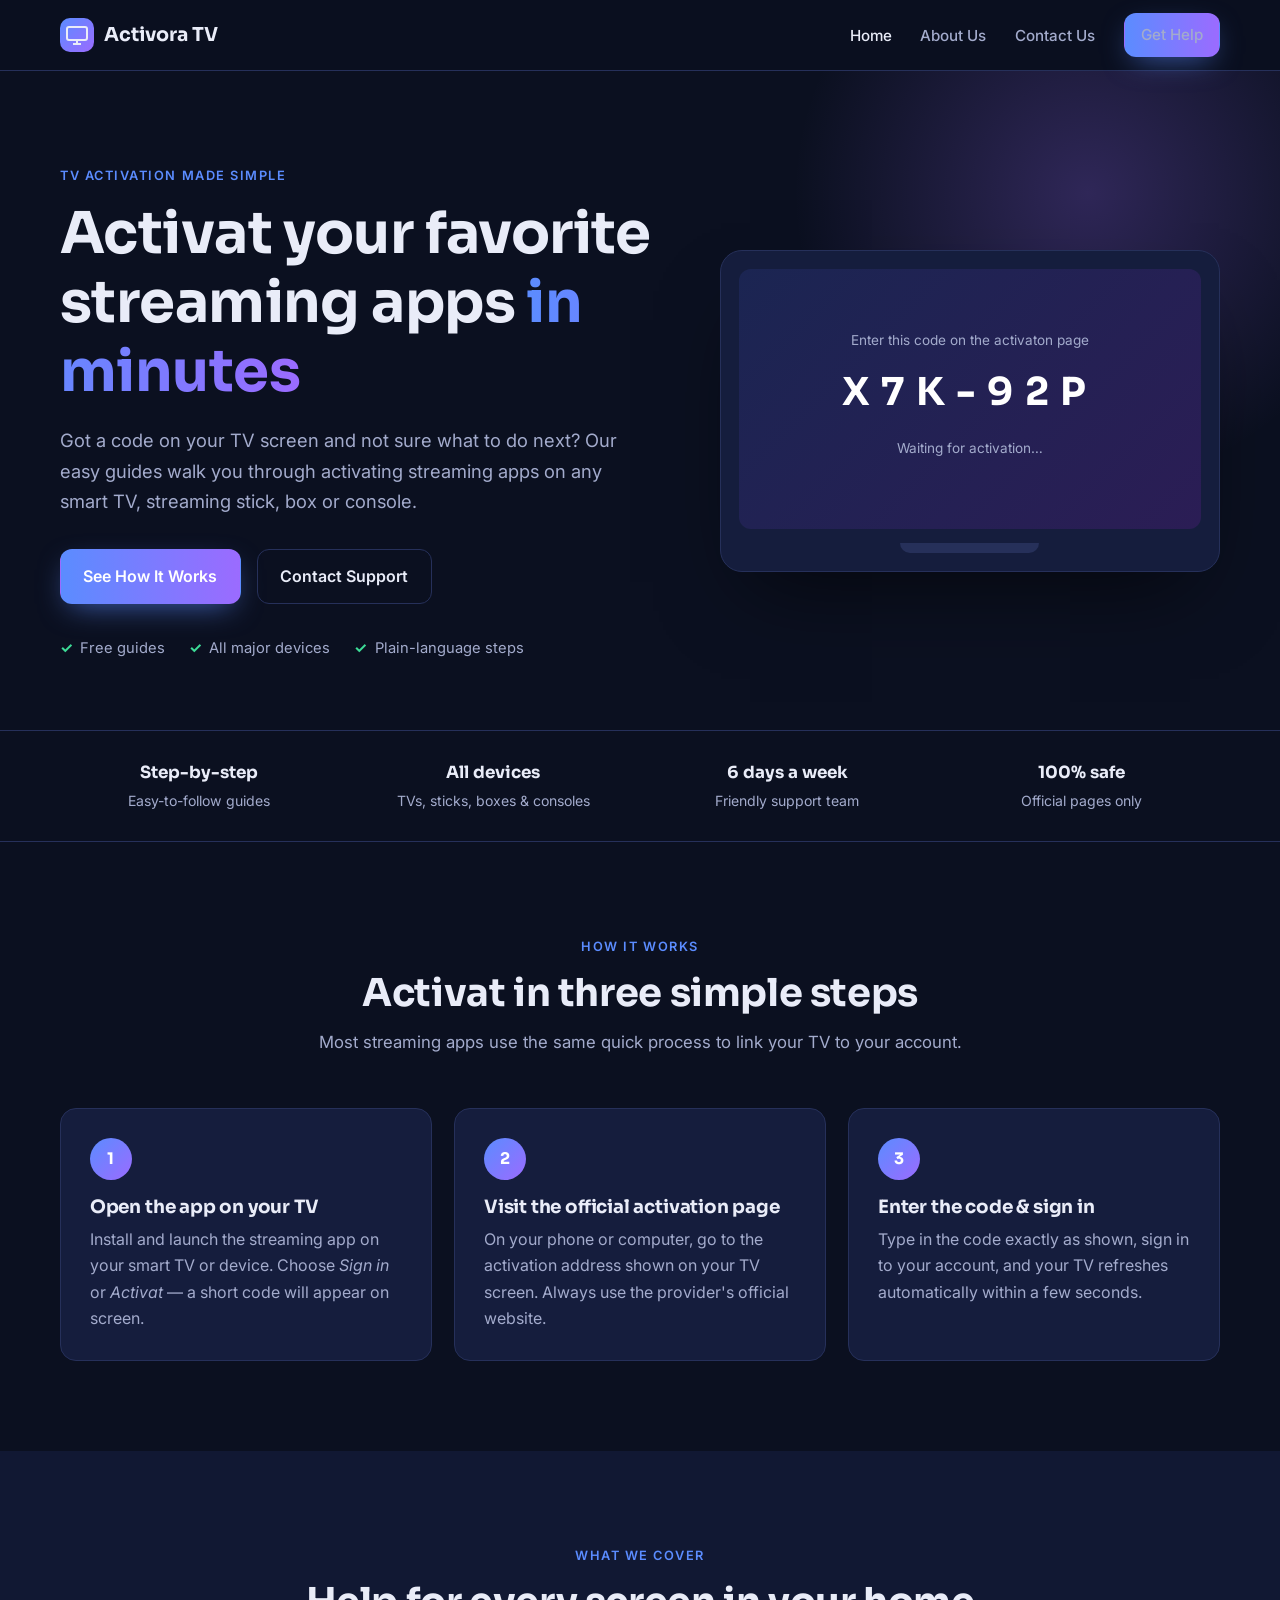
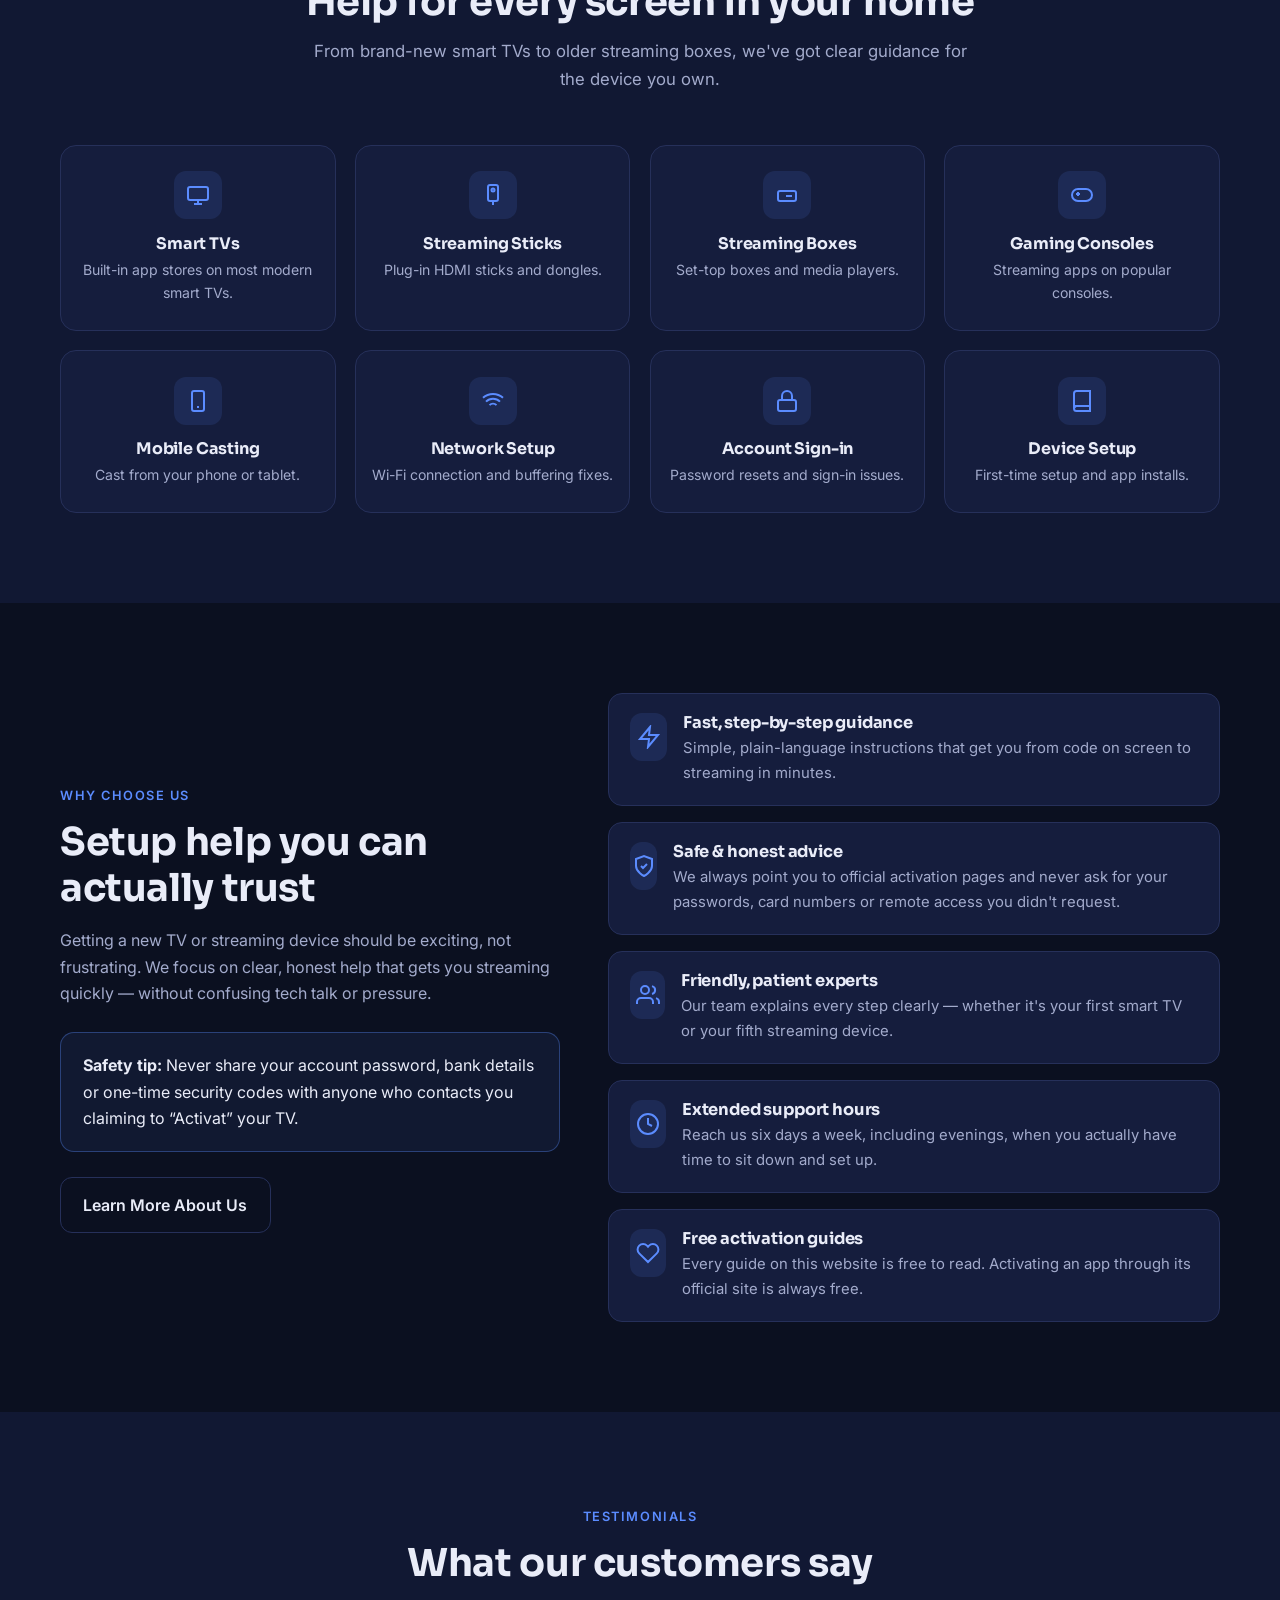
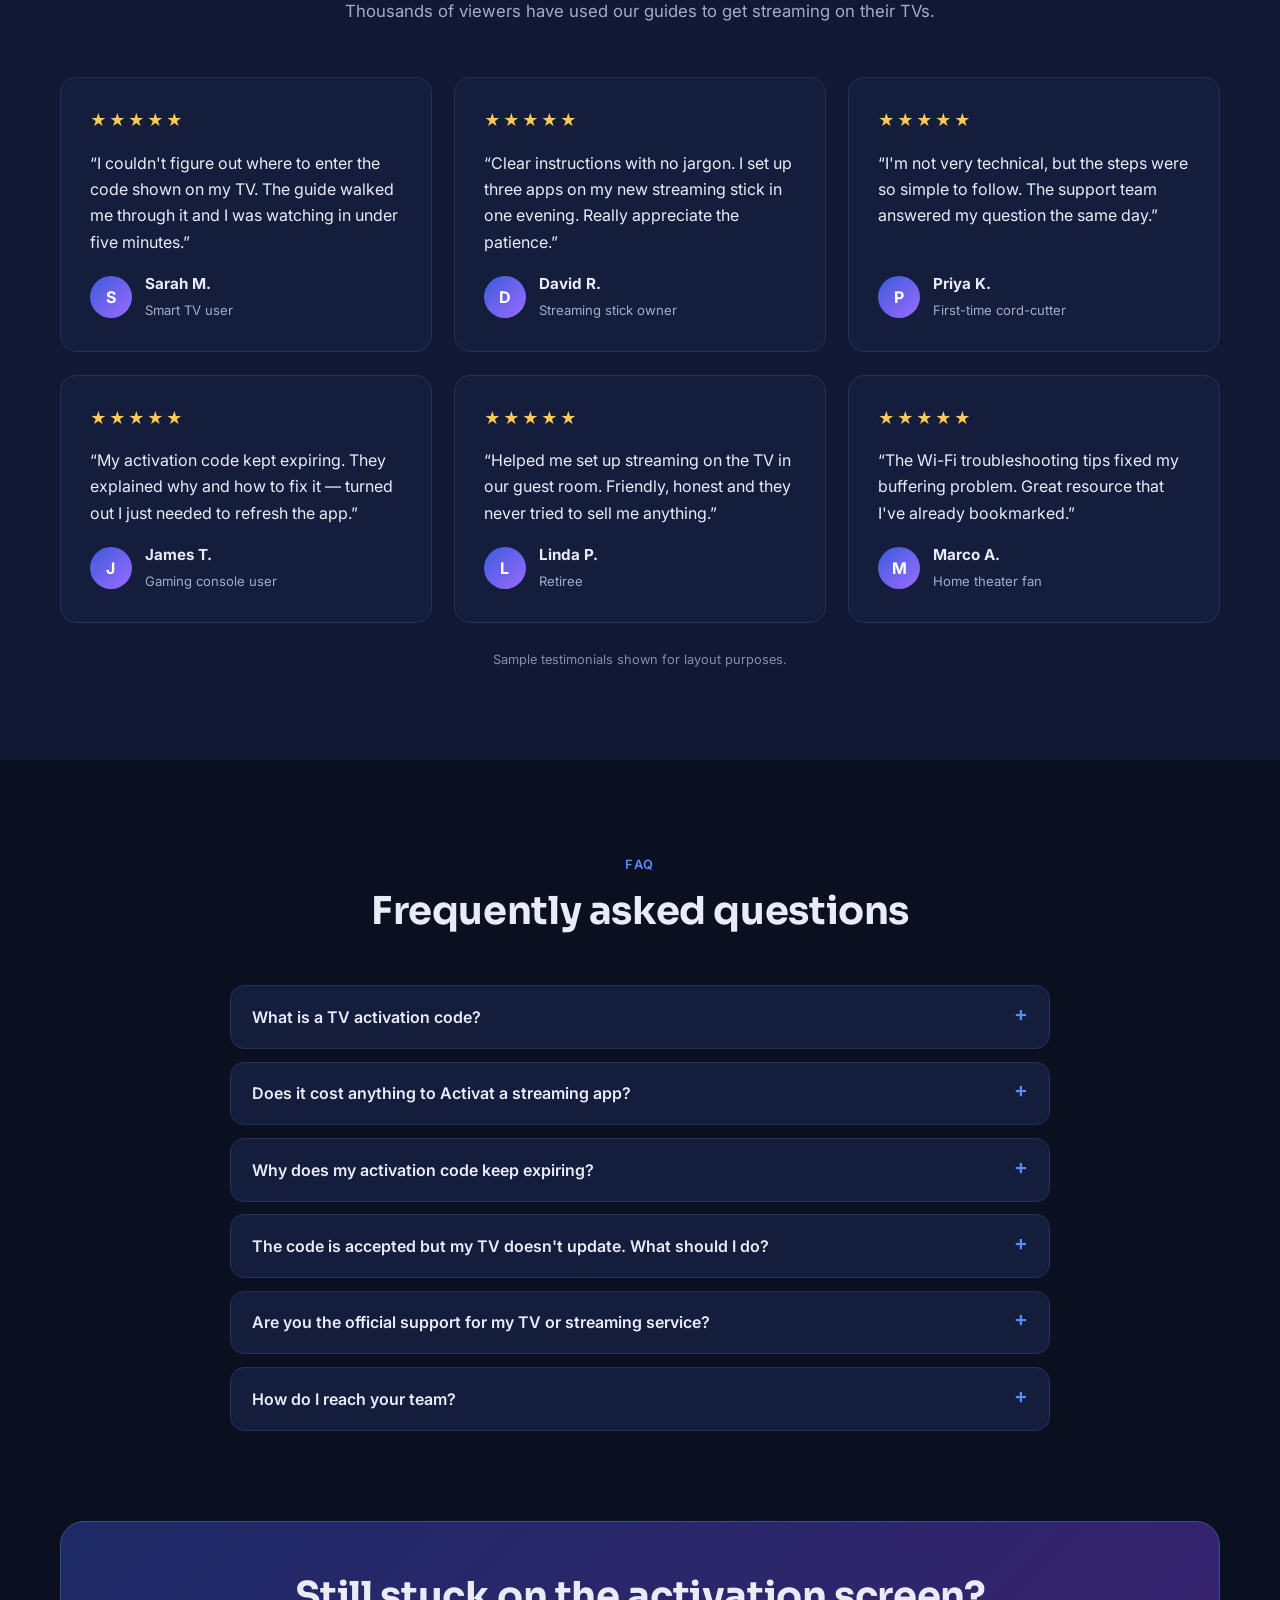
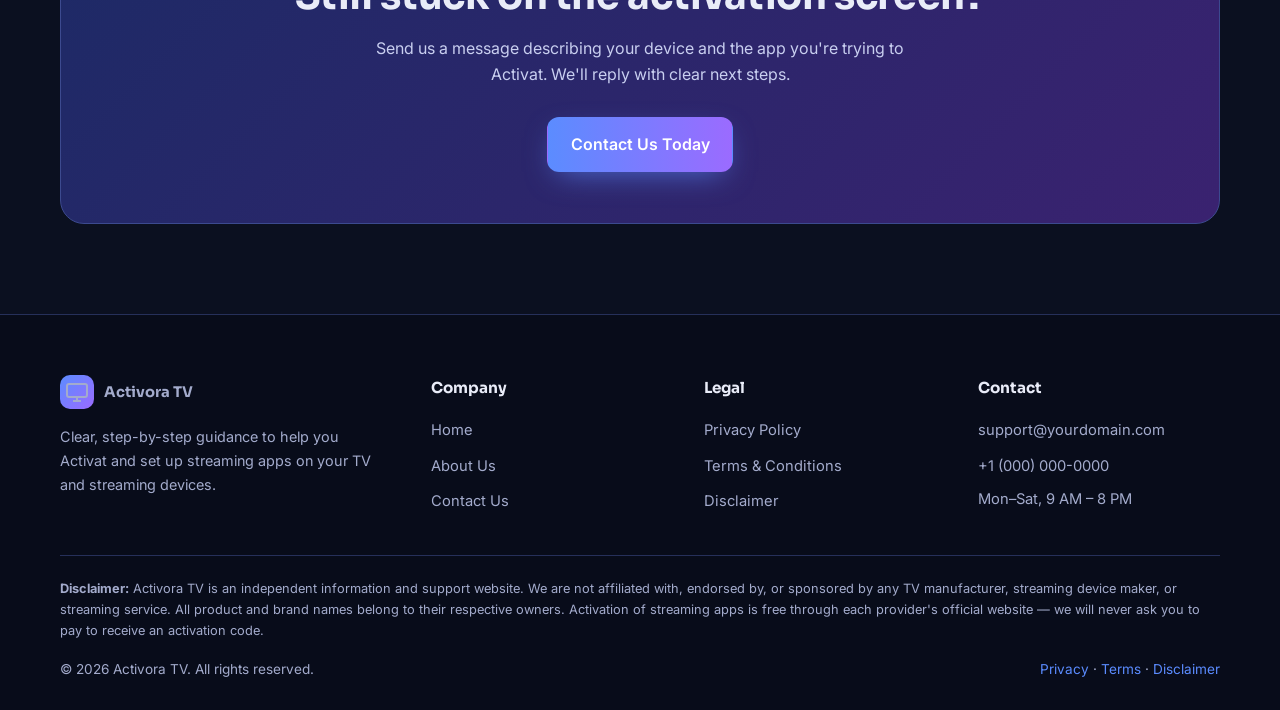
==== index.html @ 7fd3300e "Add files via upload" ====
<!DOCTYPE html>
<html lang="en">
<head>
<meta charset="UTF-8">
<meta name="viewport" content="width=device-width, initial-scale=1.0">
<title>Activora TV — Easy Streaming App Activation Help</title>
<meta name="description" content="Simple, step-by-step guides to Activat streaming apps on your smart TV, streaming stick, box or console.">
<link rel="preconnect" href="https://fonts.googleapis.com">
<link rel="preconnect" href="https://fonts.gstatic.com" crossorigin>
<link href="https://fonts.googleapis.com/css2?family=Inter:wght@400;500;600;700&family=Sora:wght@600;700&display=swap" rel="stylesheet">
<link rel="stylesheet" href="style.css">
</head>
<body>
<header class="site-header">
  <nav class="container nav" aria-label="Main">
    <a href="index.html" class="logo"><span class="logo-mark"><svg width="24" height="24" fill="none" stroke="currentColor" stroke-width="2" viewBox="0 0 24 24"><rect x="2" y="4" width="20" height="13" rx="2"/><path d="M8 21h8M12 17v4"/></svg></span>Activora TV</a>
    <button class="nav-toggle" aria-label="Open menu" aria-expanded="false">&#9776;</button>
    <ul class="nav-links">
      <li><a href="index.html" class="active">Home</a></li><li><a href="about.html">About Us</a></li><li><a href="contact.html">Contact Us</a></li>
      <li><a href="contact.html" class="btn btn-primary btn-sm">Get Help</a></li>
    </ul>
  </nav>
</header>

<main>
<section class="hero">
  <div class="container hero-grid">
    <div>
      <span class="eyebrow">TV Activation Made Simple</span>
      <h1>Activat your favorite streaming apps <span class="grad">in minutes</span></h1>
      <p class="lead">Got a code on your TV screen and not sure what to do next? Our easy guides walk you through activating streaming apps on any smart TV, streaming stick, box or console.</p>
      <div class="hero-actions">
        <a href="#how-it-works" class="btn btn-primary">See How It Works</a>
        <a href="contact.html" class="btn btn-ghost">Contact Support</a>
      </div>
      <ul class="hero-points">
        <li><span class="tick">✓</span> Free guides</li>
        <li><span class="tick">✓</span> All major devices</li>
        <li><span class="tick">✓</span> Plain-language steps</li>
      </ul>
    </div>
    <div class="tv" aria-hidden="true">
      <div class="tv-screen">
        <div>
          <small>Enter this code on the activaton page</small>
          <div class="code">X7K-92P</div>
          <small style="margin-top:.8rem">Waiting for activation…</small>
        </div>
      </div>
      <div class="tv-stand"></div>
    </div>
  </div>
</section>

<div class="strip">
  <div class="container strip-grid">
    <div><strong>Step-by-step</strong><span>Easy-to-follow guides</span></div>
    <div><strong>All devices</strong><span>TVs, sticks, boxes &amp; consoles</span></div>
    <div><strong>6 days a week</strong><span>Friendly support team</span></div>
    <div><strong>100% safe</strong><span>Official pages only</span></div>
  </div>
</div>

<section id="how-it-works">
  <div class="container">
    <div class="section-head">
      <span class="eyebrow">How It Works</span>
      <h2>Activat in three simple steps</h2>
      <p>Most streaming apps use the same quick process to link your TV to your account.</p>
    </div>
    <div class="grid-3"><div class="card"><div class="step-num">1</div><h3>Open the app on your TV</h3><p>Install and launch the streaming app on your smart TV or device. Choose <em>Sign in</em> or <em>Activat</em> — a short code will appear on screen.</p></div><div class="card"><div class="step-num">2</div><h3>Visit the official activation page</h3><p>On your phone or computer, go to the activation address shown on your TV screen. Always use the provider's official website.</p></div><div class="card"><div class="step-num">3</div><h3>Enter the code &amp; sign in</h3><p>Type in the code exactly as shown, sign in to your account, and your TV refreshes automatically within a few seconds.</p></div></div>
  </div>
</section>

<section class="alt">
  <div class="container">
    <div class="section-head">
      <span class="eyebrow">What We Cover</span>
      <h2>Help for every screen in your home</h2>
      <p>From brand-new smart TVs to older streaming boxes, we've got clear guidance for the device you own.</p>
    </div>
    <div class="grid-4"><div class="card device"><div class="icon"><svg width="24" height="24" fill="none" stroke="currentColor" stroke-width="2" viewBox="0 0 24 24"><rect x="2" y="4" width="20" height="13" rx="2"/><path d="M8 21h8M12 17v4"/></svg></div><h3>Smart TVs</h3><p>Built-in app stores on most modern smart TVs.</p></div><div class="card device"><div class="icon"><svg width="24" height="24" fill="none" stroke="currentColor" stroke-width="2" viewBox="0 0 24 24"><rect x="7" y="2" width="10" height="16" rx="2"/><path d="M12 18v4"/><circle cx="12" cy="7" r="1.5"/></svg></div><h3>Streaming Sticks</h3><p>Plug-in HDMI sticks and dongles.</p></div><div class="card device"><div class="icon"><svg width="24" height="24" fill="none" stroke="currentColor" stroke-width="2" viewBox="0 0 24 24"><rect x="3" y="8" width="18" height="10" rx="2"/><path d="M7 13h.01M11 13h6"/></svg></div><h3>Streaming Boxes</h3><p>Set-top boxes and media players.</p></div><div class="card device"><div class="icon"><svg width="24" height="24" fill="none" stroke="currentColor" stroke-width="2" viewBox="0 0 24 24"><path d="M6 11h4M8 9v4M15 12h.01M18 10h.01"/><rect x="2" y="6" width="20" height="12" rx="6"/></svg></div><h3>Gaming Consoles</h3><p>Streaming apps on popular consoles.</p></div><div class="card device"><div class="icon"><svg width="24" height="24" fill="none" stroke="currentColor" stroke-width="2" viewBox="0 0 24 24"><rect x="6" y="2" width="12" height="20" rx="2"/><path d="M11 18h2"/></svg></div><h3>Mobile Casting</h3><p>Cast from your phone or tablet.</p></div><div class="card device"><div class="icon"><svg width="24" height="24" fill="none" stroke="currentColor" stroke-width="2" viewBox="0 0 24 24"><path d="M5 12.6a10 10 0 0 1 14 0M8.5 16.1a5 5 0 0 1 7 0M2 8.8a15 15 0 0 1 20 0M12 20h.01"/></svg></div><h3>Network Setup</h3><p>Wi-Fi connection and buffering fixes.</p></div><div class="card device"><div class="icon"><svg width="24" height="24" fill="none" stroke="currentColor" stroke-width="2" viewBox="0 0 24 24"><rect x="3" y="11" width="18" height="11" rx="2"/><path d="M7 11V7a5 5 0 0 1 10 0v4"/></svg></div><h3>Account Sign-in</h3><p>Password resets and sign-in issues.</p></div><div class="card device"><div class="icon"><svg width="24" height="24" fill="none" stroke="currentColor" stroke-width="2" viewBox="0 0 24 24"><path d="M4 19.5A2.5 2.5 0 0 1 6.5 17H20V2H6.5A2.5 2.5 0 0 0 4 4.5v15z"/><path d="M6.5 17A2.5 2.5 0 0 0 4 19.5 2.5 2.5 0 0 0 6.5 22H20v-5"/></svg></div><h3>Device Setup</h3><p>First-time setup and app installs.</p></div></div>
  </div>
</section>

<section id="why-choose-us">
  <div class="container why-grid">
    <div>
      <span class="eyebrow">Why Choose Us</span>
      <h2>Setup help you can actually trust</h2>
      <p style="margin-top:1rem">Getting a new TV or streaming device should be exciting, not frustrating. We focus on clear, honest help that gets you streaming quickly — without confusing tech talk or pressure.</p>
      <div class="notice" style="margin-top:1.6rem"><p><strong>Safety tip:</strong> Never share your account password, bank details or one-time security codes with anyone who contacts you claiming to “Activat” your TV.</p></div>
      <a href="about.html" class="btn btn-ghost" style="margin-top:1.6rem">Learn More About Us</a>
    </div>
    <div class="why-list"><div class="why-item"><div class="icon"><svg width="24" height="24" fill="none" stroke="currentColor" stroke-width="2" viewBox="0 0 24 24"><path d="M13 2 3 14h9l-1 8 10-12h-9l1-8z"/></svg></div><div><h3>Fast, step-by-step guidance</h3><p>Simple, plain-language instructions that get you from code on screen to streaming in minutes.</p></div></div><div class="why-item"><div class="icon"><svg width="24" height="24" fill="none" stroke="currentColor" stroke-width="2" viewBox="0 0 24 24"><path d="M12 22s8-4 8-10V5l-8-3-8 3v7c0 6 8 10 8 10z"/><path d="m9 12 2 2 4-4"/></svg></div><div><h3>Safe &amp; honest advice</h3><p>We always point you to official activation pages and never ask for your passwords, card numbers or remote access you didn't request.</p></div></div><div class="why-item"><div class="icon"><svg width="24" height="24" fill="none" stroke="currentColor" stroke-width="2" viewBox="0 0 24 24"><path d="M17 21v-2a4 4 0 0 0-4-4H5a4 4 0 0 0-4 4v2"/><circle cx="9" cy="7" r="4"/><path d="M23 21v-2a4 4 0 0 0-3-3.9M16 3.1a4 4 0 0 1 0 7.8"/></svg></div><div><h3>Friendly, patient experts</h3><p>Our team explains every step clearly — whether it's your first smart TV or your fifth streaming device.</p></div></div><div class="why-item"><div class="icon"><svg width="24" height="24" fill="none" stroke="currentColor" stroke-width="2" viewBox="0 0 24 24"><circle cx="12" cy="12" r="10"/><path d="M12 6v6l4 2"/></svg></div><div><h3>Extended support hours</h3><p>Reach us six days a week, including evenings, when you actually have time to sit down and set up.</p></div></div><div class="why-item"><div class="icon"><svg width="24" height="24" fill="none" stroke="currentColor" stroke-width="2" viewBox="0 0 24 24"><path d="M20.8 4.6a5.5 5.5 0 0 0-7.8 0L12 5.7l-1-1.1a5.5 5.5 0 0 0-7.8 7.8L12 21l8.8-8.6a5.5 5.5 0 0 0 0-7.8z"/></svg></div><div><h3>Free activation guides</h3><p>Every guide on this website is free to read. Activating an app through its official site is always free.</p></div></div></div>
  </div>
</section>

<section class="alt" id="testimonials">
  <div class="container">
    <div class="section-head">
      <span class="eyebrow">Testimonials</span>
      <h2>What our customers say</h2>
      <p>Thousands of viewers have used our guides to get streaming on their TVs.</p>
    </div>
    <div class="grid-3"><div class="card testimonial"><div class="stars" aria-label="5 out of 5 stars">★★★★★</div><blockquote>“I couldn't figure out where to enter the code shown on my TV. The guide walked me through it and I was watching in under five minutes.”</blockquote><div class="person"><div class="avatar">S</div><div><strong>Sarah M.</strong><span>Smart TV user</span></div></div></div><div class="card testimonial"><div class="stars" aria-label="5 out of 5 stars">★★★★★</div><blockquote>“Clear instructions with no jargon. I set up three apps on my new streaming stick in one evening. Really appreciate the patience.”</blockquote><div class="person"><div class="avatar">D</div><div><strong>David R.</strong><span>Streaming stick owner</span></div></div></div><div class="card testimonial"><div class="stars" aria-label="5 out of 5 stars">★★★★★</div><blockquote>“I'm not very technical, but the steps were so simple to follow. The support team answered my question the same day.”</blockquote><div class="person"><div class="avatar">P</div><div><strong>Priya K.</strong><span>First-time cord-cutter</span></div></div></div><div class="card testimonial"><div class="stars" aria-label="5 out of 5 stars">★★★★★</div><blockquote>“My activation code kept expiring. They explained why and how to fix it — turned out I just needed to refresh the app.”</blockquote><div class="person"><div class="avatar">J</div><div><strong>James T.</strong><span>Gaming console user</span></div></div></div><div class="card testimonial"><div class="stars" aria-label="5 out of 5 stars">★★★★★</div><blockquote>“Helped me set up streaming on the TV in our guest room. Friendly, honest and they never tried to sell me anything.”</blockquote><div class="person"><div class="avatar">L</div><div><strong>Linda P.</strong><span>Retiree</span></div></div></div><div class="card testimonial"><div class="stars" aria-label="5 out of 5 stars">★★★★★</div><blockquote>“The Wi-Fi troubleshooting tips fixed my buffering problem. Great resource that I've already bookmarked.”</blockquote><div class="person"><div class="avatar">M</div><div><strong>Marco A.</strong><span>Home theater fan</span></div></div></div></div>
    <!-- REPLACE: these are sample testimonials. Swap in genuine customer reviews (with permission) and remove the note below before going live. -->
    <p class="sample-note">Sample testimonials shown for layout purposes.</p>
  </div>
</section>

<section id="faq">
  <div class="container">
    <div class="section-head">
      <span class="eyebrow">FAQ</span>
      <h2>Frequently asked questions</h2>
    </div>
    <div class="faq"><details><summary>What is a TV activation code?</summary><p>When you sign in to a streaming app on a TV, the app often shows a short code instead of asking you to type a password with your remote. You enter that code on the provider's official website from your phone or computer to link the TV to your account.</p></details><details><summary>Does it cost anything to Activat a streaming app?</summary><p>No. Activating an app through the provider's official activation page is free. You only need an active account or subscription with that streaming service. Be cautious of anyone asking you to pay to Activat.</p></details><details><summary>Why does my activation code keep expiring?</summary><p>Codes are usually valid for a short time (often 10–15 minutes). If yours expires, simply restart the app on your TV to generate a new code, then enter it promptly.</p></details><details><summary>The code is accepted but my TV doesn't update. What should I do?</summary><p>Wait 30 seconds, then press back and reopen the app. If it still doesn't sign in, check your TV's internet connection, update the app, and restart the device.</p></details><details><summary>Are you the official support for my TV or streaming service?</summary><p>No. We are an independent guidance website and are not affiliated with any TV manufacturer or streaming provider. For account or billing issues, contact your provider's official customer support.</p></details><details><summary>How do I reach your team?</summary><p>Use the form on our Contact Us page or email us. We typically reply within one business day.</p></details></div>
  </div>
</section>

<section style="padding-top:0">
  <div class="container">
    <div class="cta-box">
      <h2>Still stuck on the activation screen?</h2>
      <p>Send us a message describing your device and the app you're trying to Activat. We'll reply with clear next steps.</p>
      <a href="contact.html" class="btn btn-primary">Contact Us Today</a>
    </div>
  </div>
</section>
</main>
<footer class="site-footer">
  <div class="container">
    <div class="footer-grid">
      <div class="footer-about">
        <a href="index.html" class="logo"><span class="logo-mark"><svg width="24" height="24" fill="none" stroke="currentColor" stroke-width="2" viewBox="0 0 24 24"><rect x="2" y="4" width="20" height="13" rx="2"/><path d="M8 21h8M12 17v4"/></svg></span>Activora TV</a>
        <p>Clear, step-by-step guidance to help you Activat and set up streaming apps on your TV and streaming devices.</p>
      </div>
      <div>
        <h4>Company</h4>
        <ul>
          <li><a href="index.html">Home</a></li>
          <li><a href="about.html">About Us</a></li>
          <li><a href="contact.html">Contact Us</a></li>
        </ul>
      </div>
      <div>
        <h4>Legal</h4>
        <ul>
          <li><a href="privacy.html">Privacy Policy</a></li>
          <li><a href="terms.html">Terms &amp; Conditions</a></li>
          <li><a href="disclaimer.html">Disclaimer</a></li>
        </ul>
      </div>
      <div>
        <h4>Contact</h4>
        <ul>
          <li><a href="mailto:support@yourdomain.com">support@yourdomain.com</a></li>
          <li><a href="tel:+1(000)000-0000">+1 (000) 000-0000</a></li>
          <li style="color:var(--muted);font-size:.92rem">Mon–Sat, 9 AM – 8 PM</li>
        </ul>
      </div>
    </div>
    <p class="footer-disclaimer"><strong>Disclaimer:</strong> Activora TV is an independent information and support website. We are not affiliated with, endorsed by, or sponsored by any TV manufacturer, streaming device maker, or streaming service. All product and brand names belong to their respective owners. Activation of streaming apps is free through each provider's official website — we will never ask you to pay to receive an activation code.</p>
    <div class="footer-bottom">
      <span>&copy; <span id="year">2026</span> Activora TV. All rights reserved.</span>
      <span><a href="privacy.html">Privacy</a> · <a href="terms.html">Terms</a> · <a href="disclaimer.html">Disclaimer</a></span>
    </div>
  </div>
</footer>
<script src="main.js"></script>
</body>
</html>
---- style.css ----
:root{
  --bg:#0b1020; --bg-2:#111833; --card:#151d3d; --line:#26305a;
  --text:#e9ecf8; --muted:#a3abcc; --brand:#5b8cff; --brand-2:#9b6bff; --ok:#3ddc97;
  --radius:16px; --max:1160px;
}
*{box-sizing:border-box;margin:0;padding:0}
html{scroll-behavior:smooth}
body{font-family:'Inter',system-ui,-apple-system,Segoe UI,Roboto,sans-serif;background:var(--bg);color:var(--text);line-height:1.65;-webkit-font-smoothing:antialiased}
a{color:var(--brand);text-decoration:none}
a:hover{text-decoration:underline}
img,svg{display:block;max-width:100%}
.container{width:min(var(--max),92%);margin-inline:auto}
h1,h2,h3{font-family:'Sora','Inter',sans-serif;line-height:1.2;letter-spacing:-.01em}
h1{font-size:clamp(2.1rem,4.6vw,3.6rem)}
h2{font-size:clamp(1.7rem,3vw,2.4rem)}
h3{font-size:1.15rem}
p{color:var(--muted)}
.eyebrow{display:inline-block;font-size:.8rem;font-weight:600;letter-spacing:.12em;text-transform:uppercase;color:var(--brand);margin-bottom:.8rem}
.grad{background:linear-gradient(90deg,var(--brand),var(--brand-2));-webkit-background-clip:text;background-clip:text;color:transparent}

/* Header */
.site-header{position:sticky;top:0;z-index:50;background:rgba(11,16,32,.85);backdrop-filter:blur(10px);border-bottom:1px solid var(--line)}
.nav{display:flex;align-items:center;justify-content:space-between;height:70px}
.logo{display:flex;align-items:center;gap:.6rem;font-family:'Sora',sans-serif;font-weight:700;font-size:1.2rem;color:var(--text)}
.logo:hover{text-decoration:none}
.logo-mark{width:34px;height:34px;border-radius:10px;background:linear-gradient(135deg,var(--brand),var(--brand-2));display:grid;place-items:center}
.nav-links{display:flex;gap:1.8rem;list-style:none;align-items:center}
.nav-links a{color:var(--muted);font-weight:500;font-size:.95rem}
.nav-links a:hover,.nav-links a.active{color:var(--text);text-decoration:none}
.nav-toggle{display:none;background:none;border:1px solid var(--line);color:var(--text);border-radius:10px;padding:.45rem .7rem;font-size:1.1rem;cursor:pointer}

/* Buttons */
.btn{display:inline-flex;align-items:center;gap:.5rem;padding:.85rem 1.4rem;border-radius:12px;font-weight:600;border:1px solid transparent;cursor:pointer;font-size:1rem;transition:transform .15s,box-shadow .15s}
.btn:hover{text-decoration:none;transform:translateY(-2px)}
.btn-primary{background:linear-gradient(90deg,var(--brand),var(--brand-2));color:#fff;box-shadow:0 10px 30px -10px rgba(91,140,255,.7)}
.btn-ghost{border-color:var(--line);color:var(--text);background:transparent}
.btn-sm{padding:.55rem 1rem;font-size:.9rem}

/* Sections */
section{padding:90px 0}
.section-head{text-align:center;max-width:680px;margin:0 auto 3.2rem}
.section-head p{margin-top:.8rem;font-size:1.05rem}
.alt{background:var(--bg-2)}

/* Hero */
.hero{padding:90px 0 70px;position:relative;overflow:hidden}
.hero::before{content:"";position:absolute;inset:-30% -10% auto auto;width:640px;height:640px;background:radial-gradient(circle,rgba(155,107,255,.25),transparent 65%);pointer-events:none}
.hero-grid{display:grid;grid-template-columns:1.1fr .9fr;gap:3rem;align-items:center;position:relative}
.hero p.lead{font-size:1.15rem;margin:1.2rem 0 2rem;max-width:560px}
.hero-actions{display:flex;gap:1rem;flex-wrap:wrap}
.hero-points{display:flex;gap:1.5rem;flex-wrap:wrap;margin-top:2rem;list-style:none}
.hero-points li{display:flex;align-items:center;gap:.45rem;color:var(--muted);font-size:.92rem}
.tick{color:var(--ok);font-weight:700}
.tv{background:var(--card);border:1px solid var(--line);border-radius:22px;padding:18px;box-shadow:0 40px 80px -30px rgba(0,0,0,.6)}
.tv-screen{aspect-ratio:16/9;border-radius:12px;background:linear-gradient(135deg,#1b2552,#2b1d55);display:grid;place-items:center;text-align:center;padding:1rem}
.tv-screen small{color:var(--muted);display:block;margin-bottom:.6rem;font-size:.85rem}
.code{font-family:'Sora',monospace;font-size:clamp(1.6rem,3.4vw,2.4rem);letter-spacing:.3em;font-weight:700;color:#fff}
.tv-stand{width:30%;height:10px;margin:14px auto 0;border-radius:0 0 10px 10px;background:var(--line)}

/* Strip */
.strip{padding:28px 0;border-block:1px solid var(--line)}
.strip-grid{display:grid;grid-template-columns:repeat(4,1fr);gap:1rem;text-align:center}
.strip-grid strong{display:block;font-family:'Sora',sans-serif;font-size:1.05rem;color:var(--text)}
.strip-grid span{font-size:.88rem;color:var(--muted)}

/* Cards */
.grid-3{display:grid;grid-template-columns:repeat(3,1fr);gap:1.4rem}
.grid-4{display:grid;grid-template-columns:repeat(4,1fr);gap:1.2rem}
.grid-2{display:grid;grid-template-columns:repeat(2,1fr);gap:1.4rem}
.card{background:var(--card);border:1px solid var(--line);border-radius:var(--radius);padding:1.8rem;transition:border-color .2s,transform .2s}
.card:hover{border-color:#3a4785;transform:translateY(-3px)}
.card h3{margin:1rem 0 .5rem}
.icon{width:48px;height:48px;border-radius:12px;display:grid;place-items:center;background:rgba(91,140,255,.12);color:var(--brand)}
.step-num{width:42px;height:42px;border-radius:50%;display:grid;place-items:center;font-weight:700;background:linear-gradient(135deg,var(--brand),var(--brand-2));color:#fff;font-family:'Sora',sans-serif}
.device{text-align:center;padding:1.6rem 1rem}
.device .icon{margin:0 auto}
.device h3{font-size:1rem;margin:.9rem 0 .3rem}
.device p{font-size:.88rem}

/* Why choose us */
.why-grid{display:grid;grid-template-columns:.9fr 1.1fr;gap:3rem;align-items:center}
.why-list{display:grid;gap:1rem}
.why-item{display:flex;gap:1rem;background:var(--card);border:1px solid var(--line);border-radius:14px;padding:1.2rem 1.3rem}
.why-item h3{font-size:1.02rem;margin-bottom:.25rem}
.why-item p{font-size:.93rem}

/* Testimonials */
.testimonial{display:flex;flex-direction:column;gap:1rem}
.stars{color:#ffc857;letter-spacing:2px}
.testimonial blockquote{color:var(--text);font-size:1rem}
.person{display:flex;align-items:center;gap:.8rem;margin-top:auto}
.avatar{width:42px;height:42px;border-radius:50%;display:grid;place-items:center;font-weight:700;color:#fff;background:linear-gradient(135deg,#3b5bdb,#9b6bff)}
.person strong{display:block;font-size:.95rem}
.person span{font-size:.82rem;color:var(--muted)}
.sample-note{text-align:center;font-size:.8rem;color:var(--muted);margin-top:1.6rem;opacity:.8}

/* FAQ */
.faq{max-width:820px;margin:0 auto;display:grid;gap:.8rem}
.faq details{background:var(--card);border:1px solid var(--line);border-radius:14px;padding:1.1rem 1.3rem}
.faq summary{cursor:pointer;font-weight:600;list-style:none;display:flex;justify-content:space-between;gap:1rem}
.faq summary::-webkit-details-marker{display:none}
.faq summary::after{content:"+";color:var(--brand);font-size:1.3rem;line-height:1}
.faq details[open] summary::after{content:"–"}
.faq details p{margin-top:.8rem}

/* CTA */
.cta-box{background:linear-gradient(135deg,#1d2a66,#3a2270);border:1px solid #3c4a8f;border-radius:24px;padding:3.2rem;text-align:center}
.cta-box p{max-width:560px;margin:1rem auto 1.8rem;color:#c9cff0}

/* Page hero (inner pages) */
.page-hero{padding:80px 0 50px;text-align:center;border-bottom:1px solid var(--line);background:radial-gradient(ellipse at top,rgba(91,140,255,.15),transparent 60%)}
.page-hero p{max-width:640px;margin:1rem auto 0;font-size:1.05rem}
.breadcrumb{font-size:.85rem;color:var(--muted);margin-bottom:1rem}

/* Legal content */
.legal{max-width:820px;margin:0 auto}
.legal h2{font-size:1.35rem;margin:2.4rem 0 .8rem;color:var(--text)}
.legal p,.legal li{color:var(--muted);margin-bottom:.8rem}
.legal ul{padding-left:1.3rem}
.legal .updated{font-size:.9rem;padding:.8rem 1rem;border:1px solid var(--line);border-radius:10px;background:var(--card);display:inline-block}
.notice{background:rgba(91,140,255,.08);border:1px solid rgba(91,140,255,.35);border-radius:14px;padding:1.2rem 1.4rem;color:var(--text)}
.notice p{color:var(--text);margin:0}

/* About */
.values .card h3{margin-top:.8rem}
.mission{display:grid;grid-template-columns:1fr 1fr;gap:3rem;align-items:center}
.mission p+p{margin-top:1rem}
.stat-card{background:var(--card);border:1px solid var(--line);border-radius:20px;padding:2rem;display:grid;gap:1.4rem}
.stat-card div{display:flex;gap:1rem;align-items:flex-start}

/* Contact */
.contact-grid{display:grid;grid-template-columns:.85fr 1.15fr;gap:2.4rem}
.contact-info{display:grid;gap:1rem;align-content:start}
.contact-info .card{padding:1.3rem 1.4rem;display:flex;gap:1rem;align-items:flex-start}
.contact-info h3{margin:0 0 .2rem;font-size:1rem}
form .row{display:grid;grid-template-columns:1fr 1fr;gap:1rem}
label{display:block;font-size:.88rem;font-weight:500;margin-bottom:.4rem;color:var(--text)}
input,select,textarea{width:100%;padding:.8rem 1rem;border-radius:10px;border:1px solid var(--line);background:var(--bg);color:var(--text);font:inherit;margin-bottom:1.1rem}
input:focus,select:focus,textarea:focus{outline:none;border-color:var(--brand);box-shadow:0 0 0 3px rgba(91,140,255,.2)}
textarea{min-height:140px;resize:vertical}
.checkbox{display:flex;gap:.6rem;align-items:flex-start;font-size:.88rem;color:var(--muted);margin-bottom:1.2rem}
.checkbox input{width:auto;margin:.25rem 0 0}
.form-msg{display:none;margin-top:1rem;padding:1rem;border-radius:10px;background:rgba(61,220,151,.1);border:1px solid rgba(61,220,151,.4);color:var(--ok)}
.form-msg.show{display:block}

/* Footer */
.site-footer{border-top:1px solid var(--line);padding:60px 0 30px;background:#080c1a}
.footer-grid{display:grid;grid-template-columns:1.4fr 1fr 1fr 1fr;gap:2rem}
.footer-grid h4{font-family:'Sora',sans-serif;font-size:.95rem;margin-bottom:1rem}
.footer-grid ul{list-style:none;display:grid;gap:.55rem}
.footer-grid a{color:var(--muted);font-size:.92rem}
.footer-grid a:hover{color:var(--text)}
.footer-about p{font-size:.9rem;margin-top:1rem;max-width:320px}
.footer-disclaimer{margin-top:2.6rem;padding-top:1.4rem;border-top:1px solid var(--line);font-size:.8rem;color:var(--muted)}
.footer-bottom{display:flex;justify-content:space-between;flex-wrap:wrap;gap:1rem;margin-top:1rem;font-size:.85rem;color:var(--muted)}

/* Responsive */
@media (max-width:960px){
  .hero-grid,.why-grid,.mission,.contact-grid{grid-template-columns:1fr}
  .grid-3{grid-template-columns:1fr 1fr}
  .grid-4{grid-template-columns:1fr 1fr}
  .footer-grid{grid-template-columns:1fr 1fr}
  .strip-grid{grid-template-columns:1fr 1fr;gap:1.4rem}
}
@media (max-width:720px){
  .nav-toggle{display:block}
  .nav-links{display:none;position:absolute;top:70px;left:0;right:0;flex-direction:column;gap:0;background:var(--bg-2);border-bottom:1px solid var(--line);padding:.5rem 0}
  .nav-links.open{display:flex}
  .nav-links li{width:100%;text-align:center}
  .nav-links a{display:block;padding:.85rem}
  .nav-links .btn{margin:.5rem auto}
  .grid-3,.grid-2,form .row{grid-template-columns:1fr}
  section{padding:64px 0}
  .cta-box{padding:2.2rem 1.4rem}
  .footer-grid{grid-template-columns:1fr}
}
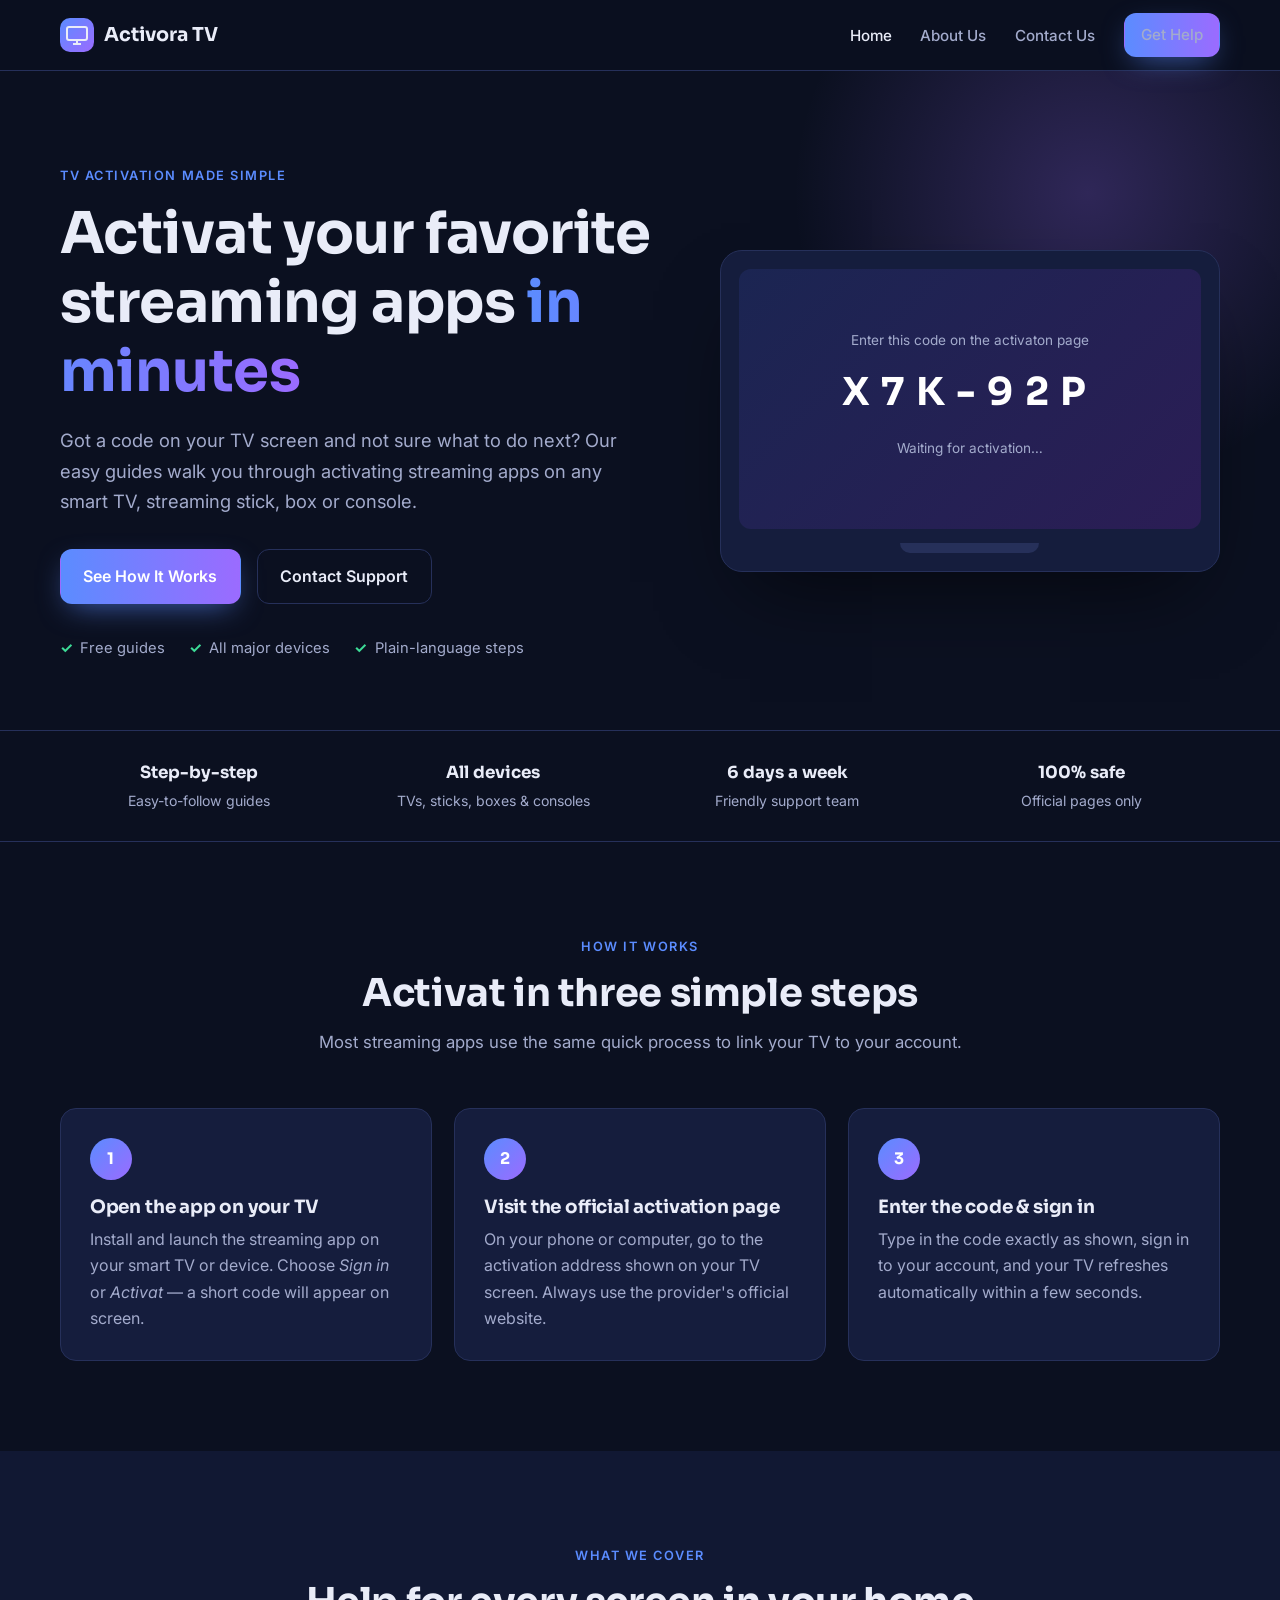
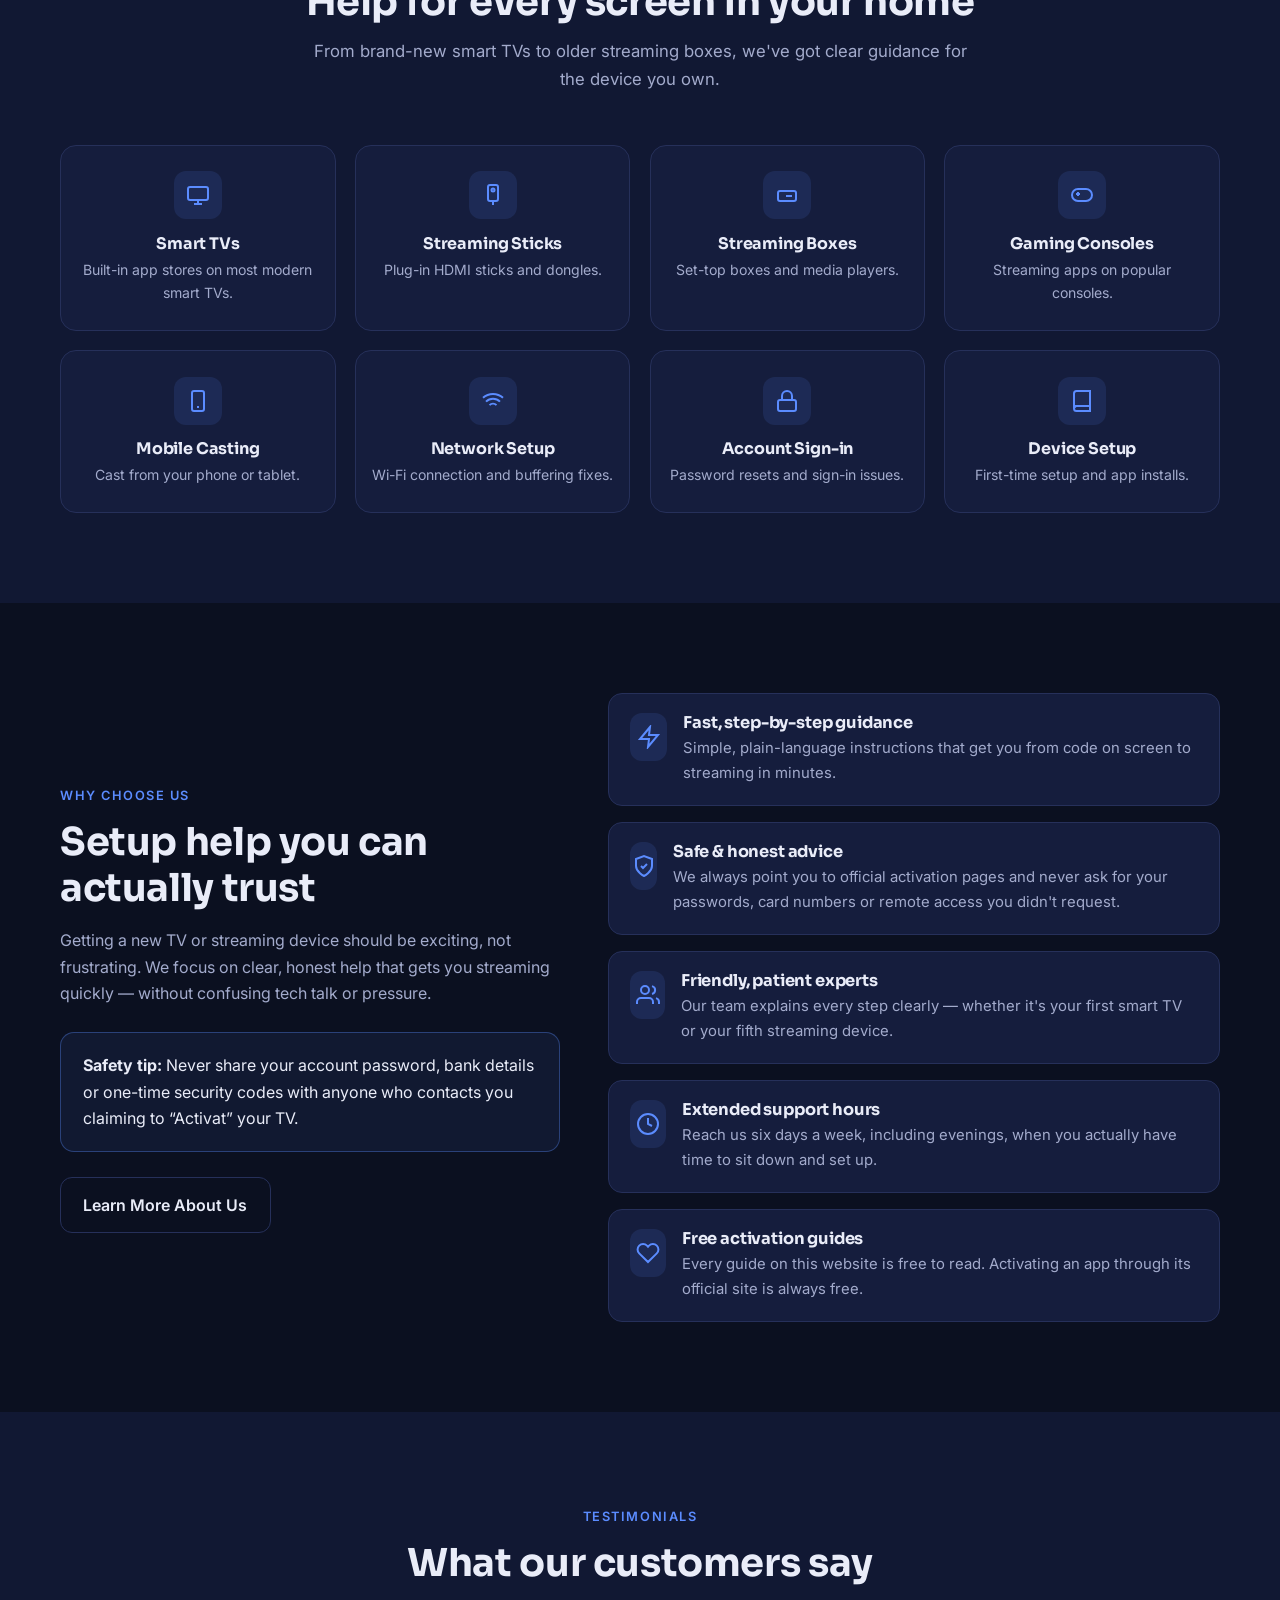
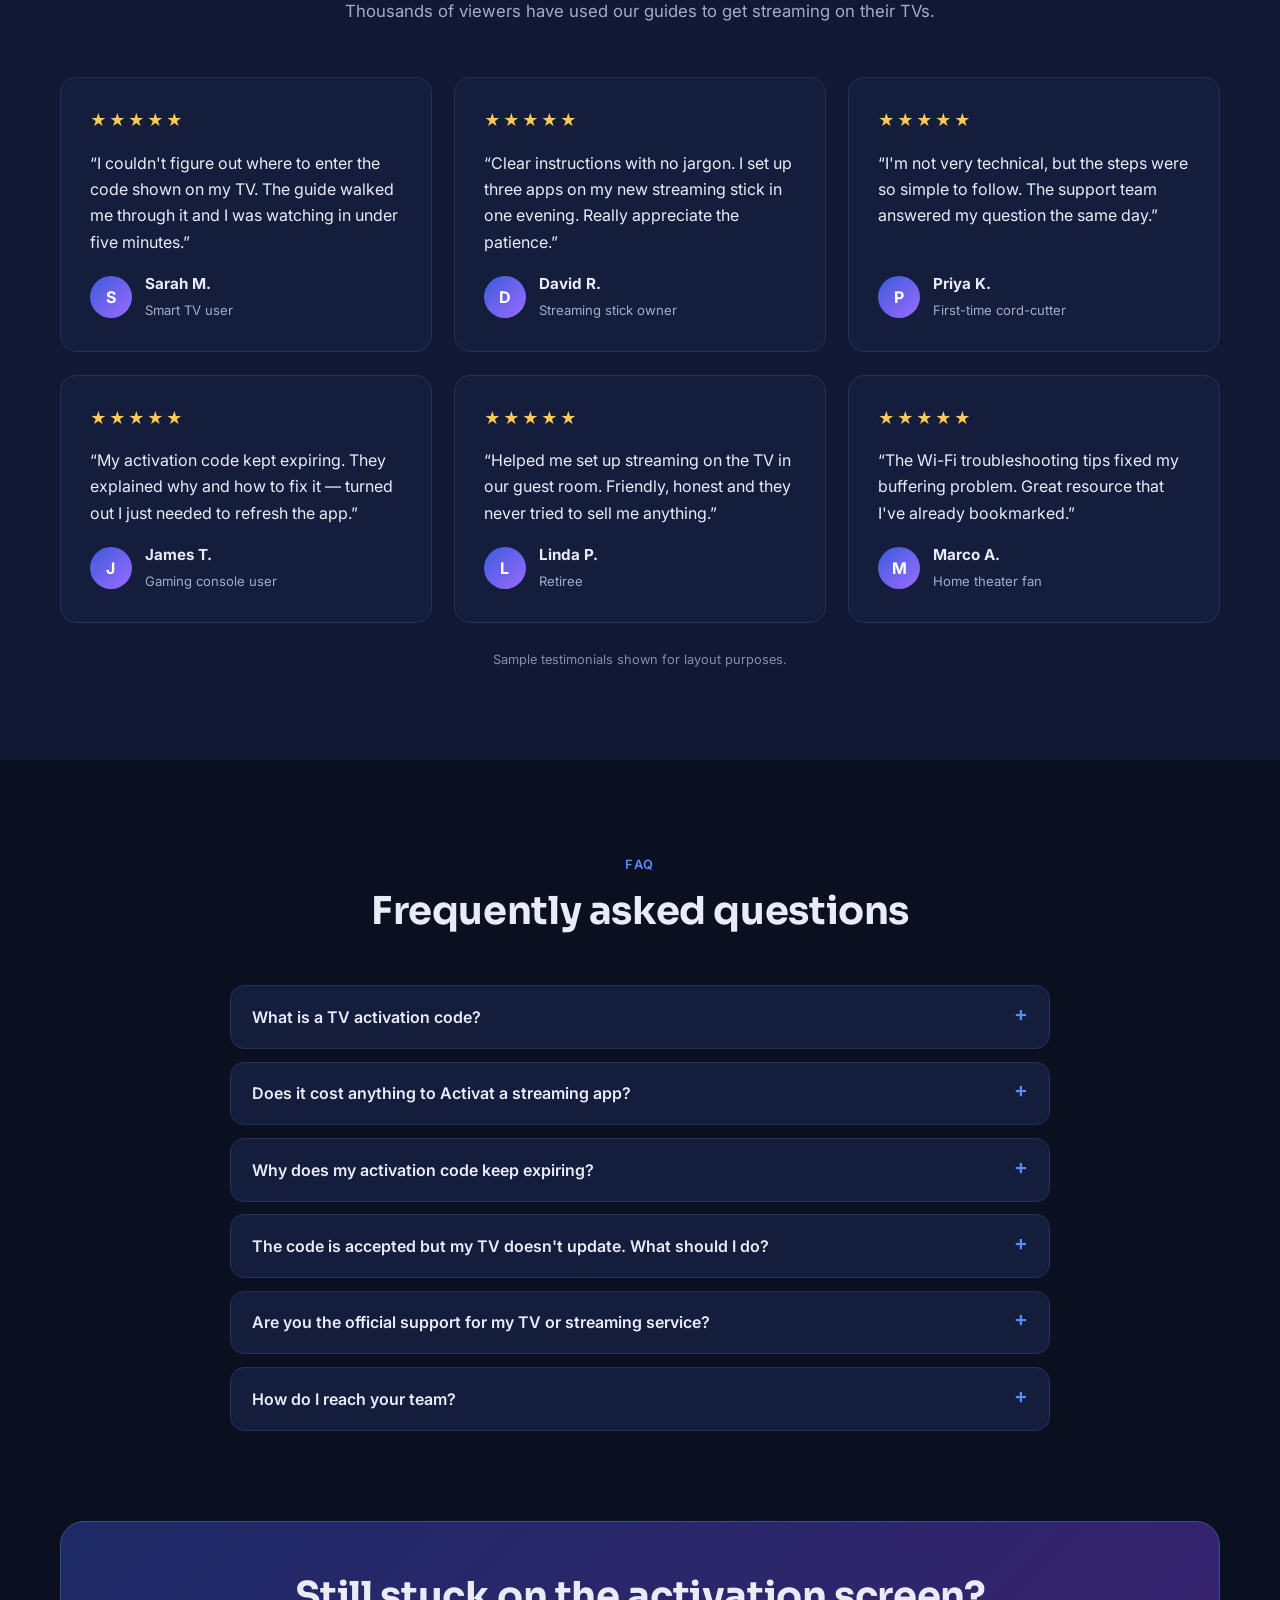
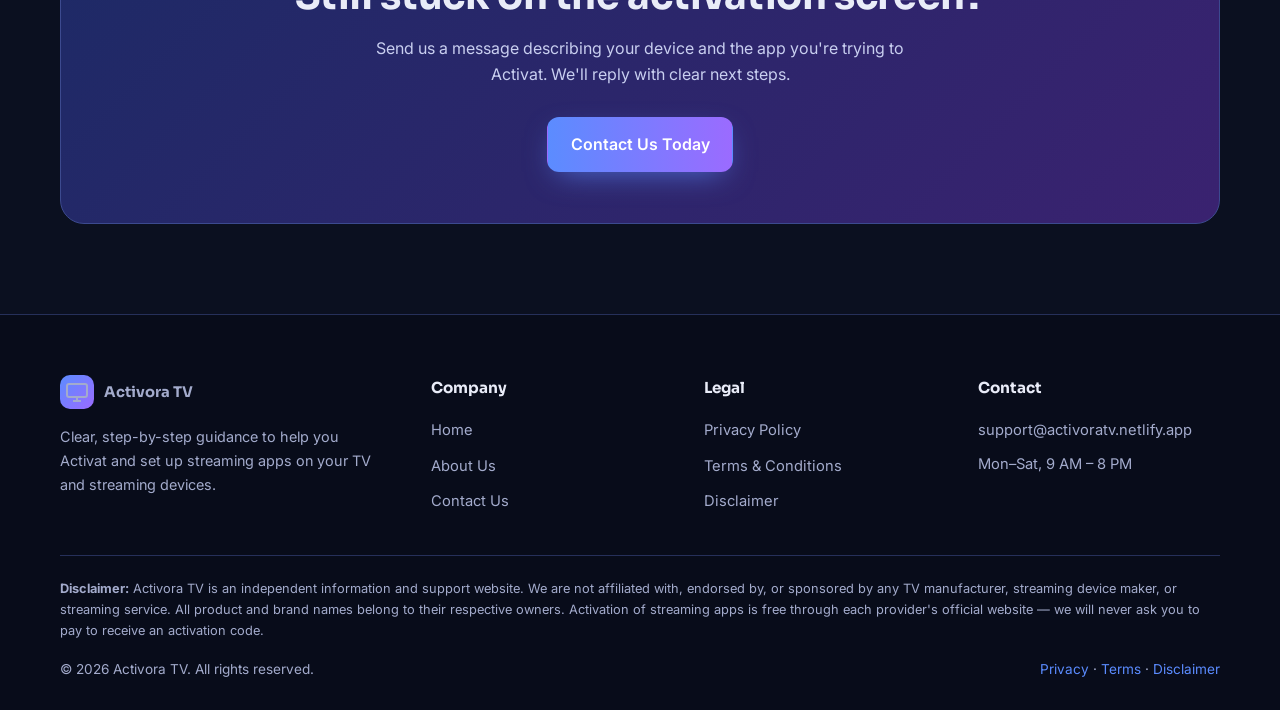
==== commit 25b9a971: "Update index.html" ====
--- a/index.html
+++ b/index.html
@@ -155,8 +155,7 @@
       <div>
         <h4>Contact</h4>
         <ul>
-          <li><a href="mailto:support@yourdomain.com">support@yourdomain.com</a></li>
-          <li><a href="tel:+1(000)000-0000">+1 (000) 000-0000</a></li>
+          <li><a href="mailto:support@activoratv.netlify.app">support@activoratv.netlify.app</a></li>
           <li style="color:var(--muted);font-size:.92rem">Mon–Sat, 9 AM – 8 PM</li>
         </ul>
       </div>
